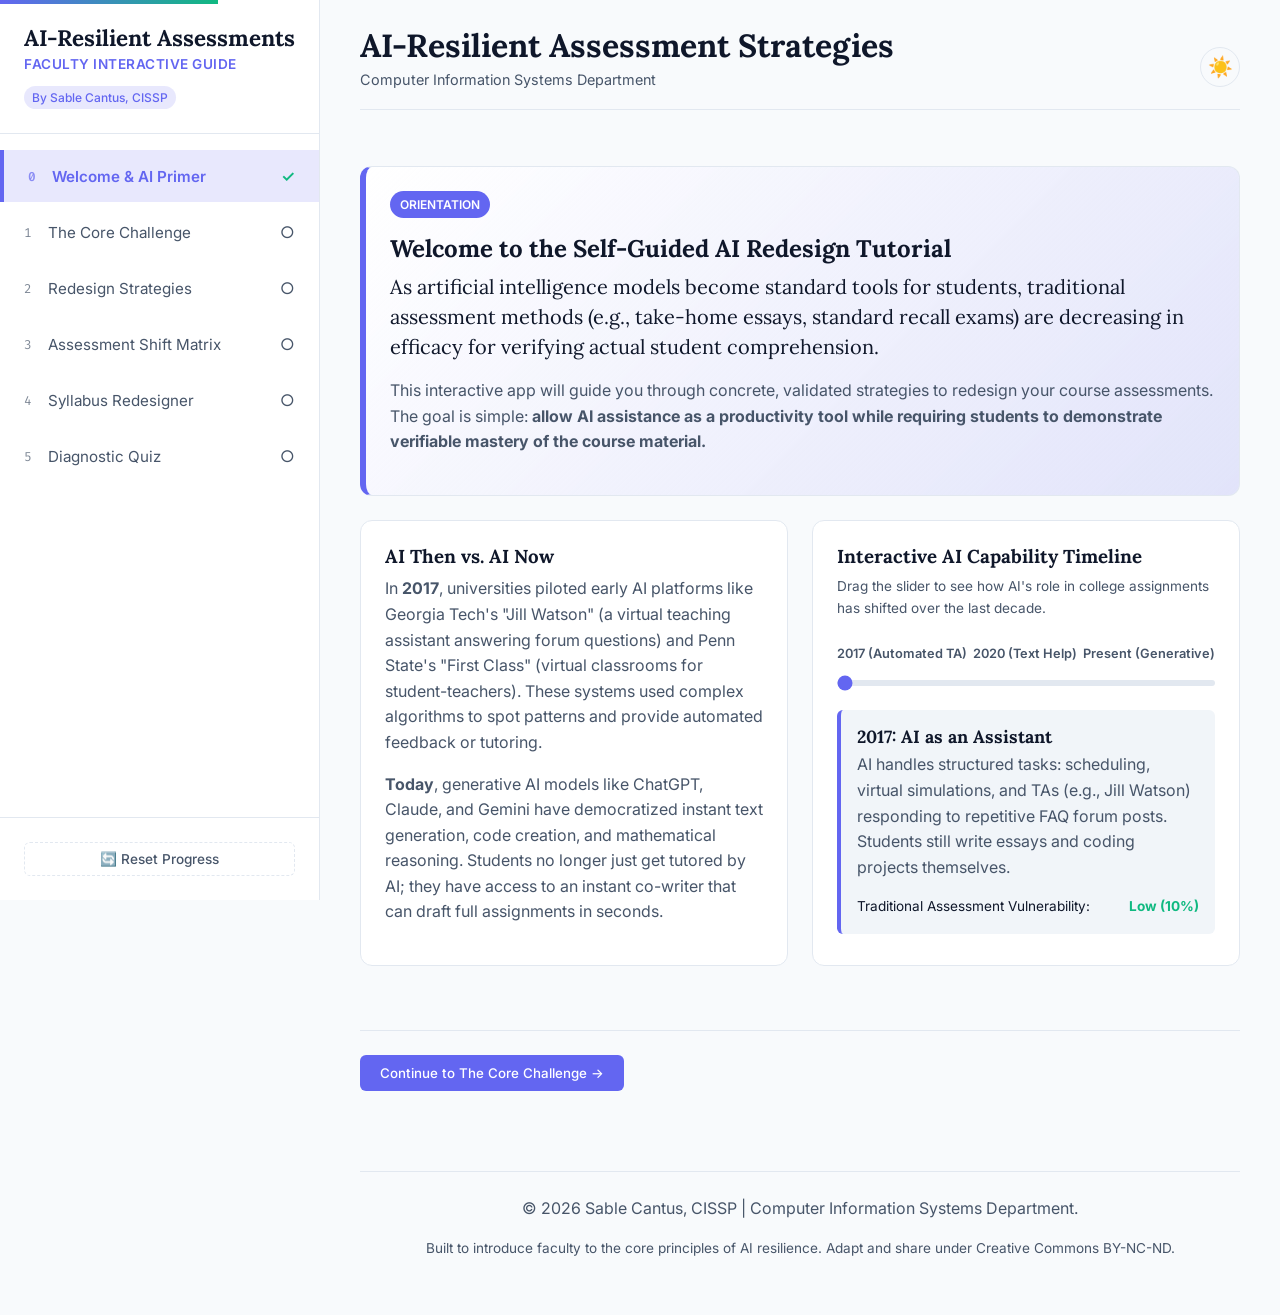
==== index.html @ 140138e3 "Initial commit." ====
<!DOCTYPE html>
<html lang="en" data-theme="light">
<head>
    <meta charset="UTF-8">
    <meta name="viewport" content="width=device-width, initial-scale=1.0">
    <meta name="color-scheme" content="light dark">
    <title>AI-Resilient Assessments: A Faculty Guide</title>
    <meta name="description" content="An interactive, self-guided tutorial for university faculty to redesign course assessments for the AI era.">
    
    <!-- Google Fonts: Lora (Headings), Inter (Body), Fira Code (Monospace) -->
    <link rel="preconnect" href="https://fonts.googleapis.com">
    <link rel="preconnect" href="https://fonts.gstatic.com" crossorigin>
    <link href="https://fonts.googleapis.com/css2?family=Fira+Code:wght@400;500;600&family=Inter:wght@300;400;500;600;700&family=Lora:ital,wght@0,400..700;1,400..700&display=swap" rel="stylesheet">
    
    <!-- CSS Stylesheet -->
    <link rel="stylesheet" href="style.css">
</head>
<body>
    <!-- Top Progress Scroll Bar -->
    <div id="progress-bar-container">
        <div id="progress-bar"></div>
    </div>

    <!-- App Container -->
    <div class="app-layout">
        <!-- Sidebar Navigation -->
        <aside class="sidebar" id="sidebar">
            <div class="sidebar-header">
                <h2>AI-Resilient Assessments</h2>
                <p class="subtitle">Faculty Interactive Guide</p>
                <div class="author-tag">By Sable Cantus, CISSP</div>
            </div>
            
            <nav class="sidebar-nav">
                <ul>
                    <li>
                        <button class="nav-item active" data-target="welcome-section" id="nav-welcome">
                            <span class="num">0</span>
                            <span class="text">Welcome & AI Primer</span>
                            <span class="status-icon">✓</span>
                        </button>
                    </li>
                    <li>
                        <button class="nav-item" data-target="challenge-section" id="nav-challenge">
                            <span class="num">1</span>
                            <span class="text">The Core Challenge</span>
                            <span class="status-icon">○</span>
                        </button>
                    </li>
                    <li>
                        <button class="nav-item" data-target="strategy-section" id="nav-strategies">
                            <span class="num">2</span>
                            <span class="text">Redesign Strategies</span>
                            <span class="status-icon">○</span>
                        </button>
                    </li>
                    <li>
                        <button class="nav-item" data-target="matrix-section" id="nav-matrix">
                            <span class="num">3</span>
                            <span class="text">Assessment Shift Matrix</span>
                            <span class="status-icon">○</span>
                        </button>
                    </li>
                    <li>
                        <button class="nav-item" data-target="redesigner-section" id="nav-redesigner">
                            <span class="num">4</span>
                            <span class="text">Syllabus Redesigner</span>
                            <span class="status-icon">○</span>
                        </button>
                    </li>
                    <li>
                        <button class="nav-item" data-target="quiz-section" id="nav-quiz">
                            <span class="num">5</span>
                            <span class="text">Diagnostic Quiz</span>
                            <span class="status-icon">○</span>
                        </button>
                    </li>
                </ul>
            </nav>

            <div class="sidebar-footer">
                <button id="reset-progress" class="reset-progress-btn" aria-label="Reset all progress checkmarks">
                    🔄 Reset Progress
                </button>
            </div>
        </aside>

        <!-- Main Content Area -->
        <main class="main-content" id="main-content">
            <!-- HEADER -->
            <header class="content-header">
                <button id="menu-toggle" class="menu-toggle-btn" aria-label="Toggle navigation menu">☰</button>
                <div class="header-title-wrapper">
                    <h1>AI-Resilient Assessment Strategies</h1>
                    <p class="header-subtitle">Computer Information Systems Department</p>
                </div>
                <button id="theme-toggle" class="theme-toggle-icon-btn" aria-label="Toggle dark mode">
                    <span class="light-icon">☀️</span>
                    <span class="dark-icon">🌙</span>
                </button>
            </header>

            <!-- WELCOME & AI PRIMER SECTION -->
            <section id="welcome-section" class="content-section active">
                <div class="card hero-card">
                    <span class="badge">Orientation</span>
                    <h2>Welcome to the Self-Guided AI Redesign Tutorial</h2>
                    <p class="lead">
                        As artificial intelligence models become standard tools for students, traditional assessment methods (e.g., take-home essays, standard recall exams) are decreasing in efficacy for verifying actual student comprehension. 
                    </p>
                    <p>
                        This interactive app will guide you through concrete, validated strategies to redesign your course assessments. The goal is simple: <strong>allow AI assistance as a productivity tool while requiring students to demonstrate verifiable mastery of the course material.</strong>
                    </p>
                </div>

                <div class="grid-2col">
                    <!-- Historical Context Card -->
                    <div class="card">
                        <h3>AI Then vs. AI Now</h3>
                        <p>
                            In <strong>2017</strong>, universities piloted early AI platforms like Georgia Tech's "Jill Watson" (a virtual teaching assistant answering forum questions) and Penn State's "First Class" (virtual classrooms for student-teachers). These systems used complex algorithms to spot patterns and provide automated feedback or tutoring.
                        </p>
                        <p>
                            <strong>Today</strong>, generative AI models like ChatGPT, Claude, and Gemini have democratized instant text generation, code creation, and mathematical reasoning. Students no longer just get tutored by AI; they have access to an instant co-writer that can draft full assignments in seconds.
                        </p>
                    </div>

                    <!-- AI Evolution Slider Card -->
                    <div class="card">
                        <h3>Interactive AI Capability Timeline</h3>
                        <p class="small-text">Drag the slider to see how AI's role in college assignments has shifted over the last decade.</p>
                        
                        <div class="slider-widget">
                            <div class="slider-labels">
                                <span>2017 (Automated TA)</span>
                                <span>2020 (Text Help)</span>
                                <span>Present (Generative)</span>
                            </div>
                            <input type="range" id="ai-timeline-slider" min="1" max="3" value="1" step="1" aria-label="AI capability timeline">
                            
                            <div id="timeline-display" class="timeline-box">
                                <h4 id="timeline-year">2017: AI as an Assistant</h4>
                                <p id="timeline-desc">AI handles structured tasks: scheduling, virtual simulations, and TAs (e.g., Jill Watson) responding to repetitive FAQ forum posts. Students still write essays and coding projects themselves.</p>
                                <div class="resilience-indicator">
                                    <span>Traditional Assessment Vulnerability:</span>
                                    <strong class="vuln-low" id="timeline-vuln">Low (10%)</strong>
                                </div>
                            </div>
                        </div>
                    </div>
                </div>
                
                <div class="section-actions">
                    <button class="btn btn-primary next-section-btn" data-next="challenge-section">Continue to The Core Challenge →</button>
                </div>
            </section>

            <!-- THE CORE CHALLENGE SECTION -->
            <section id="challenge-section" class="content-section">
                <div class="card border-highlight warning">
                    <h2>The Core Challenge</h2>
                    <p class="lead">
                        Why can't we just use AI detectors, or keep assignments the same? Let's unpack the reality of the situation.
                    </p>
                </div>

                <div class="grid-2col">
                    <div class="card">
                        <h3>The Flaw of AI Detection</h3>
                        <blockquote>
                            "Attempting to use AI-detection software is statistically unreliable and frequently results in false positives."
                        </blockquote>
                        <p>
                            AI detectors look for mathematical patterns in text. However, they are easily bypassed by paraphrasing tools, minor manual edits, or prompting techniques. Crucially, they introduce a high risk of false accusations, particularly for English Second Language (ESL) students whose writing styles are often flagged as "robotic".
                        </p>
                        <div class="alert alert-danger">
                            <strong>Important:</strong> AI detection software is not a viable defense strategy. Redesigning the assessment architecture is the only statistically reliable path forward.
                        </div>
                    </div>

                    <div class="card">
                        <h3>Assessment Vulnerability Analyzer</h3>
                        <p class="small-text">Select a traditional assignment type and modify its parameters to see how vulnerable it is to AI bypass, and what elements lower that vulnerability.</p>
                        
                        <div class="interactive-tool">
                            <label for="vuln-assignment-select"><strong>Assignment Type:</strong></label>
                            <select id="vuln-assignment-select">
                                <option value="essay">Take-Home Essay (e.g., 5 pages on historical event)</option>
                                <option value="exam">Multiple-Choice / Recall Exam (Online, open-web)</option>
                                <option value="lit">Literature Review (Summarizing 5 papers)</option>
                                <option value="code">Coding Project (Write a script in Python)</option>
                            </select>

                            <div class="checkbox-group">
                                <p><strong>Redesign Parameters (Add these elements):</strong></p>
                                <label class="checkbox-container">
                                    <input type="checkbox" id="param-logs"> Require Prompt Engineering Logs
                                </label>
                                <label class="checkbox-container">
                                    <input type="checkbox" id="param-oral"> Add a 5-min Oral Defense / Viva
                                </label>
                                <label class="checkbox-container">
                                    <input type="checkbox" id="param-local"> Require Local / Class-Specific Data
                                </label>
                            </div>

                            <div class="vuln-meter-wrapper">
                                <div class="meter-label">AI Vulnerability Score:</div>
                                <div class="meter-bg">
                                    <div id="vuln-meter-bar" style="width: 95%;"></div>
                                </div>
                                <div id="vuln-meter-text">95% (Highly Vulnerable)</div>
                            </div>
                            
                            <p id="vuln-analysis-feedback" class="small-text text-muted">A standard take-home essay can be written by ChatGPT in 30 seconds. Without a process log or oral defense, there is no way to verify the student's own cognitive input.</p>
                        </div>
                    </div>
                </div>

                <div class="section-actions">
                    <button class="btn btn-secondary prev-section-btn" data-prev="welcome-section">← Back</button>
                    <button class="btn btn-primary next-section-btn" data-next="strategy-section">Explore Redesign Strategies →</button>
                </div>
            </section>

            <!-- STRATEGY WALKTHROUGH SECTION -->
            <section id="strategy-section" class="content-section">
                <div class="card">
                    <h2>The Four Pillars of AI-Resilient Redesign</h2>
                    <p class="lead">
                        Instead of banning AI, we structure assignments so that AI can be used as a productivity aid, but the student's grade depends on elements AI cannot automate.
                    </p>
                </div>

                <!-- Strategy Tabs -->
                <div class="tab-container">
                    <div class="tab-headers">
                        <button class="tab-btn active" data-tab="strat1">1. Process-Based</button>
                        <button class="tab-btn" data-tab="strat2">2. Verbal Defense</button>
                        <button class="tab-btn" data-tab="strat3">3. Human-in-the-Loop</button>
                        <button class="tab-btn" data-tab="strat4">4. Hyper-Local</button>
                    </div>

                    <div class="tab-content active" id="strat1">
                        <div class="grid-2col">
                            <div>
                                <span class="badge badge-primary">Strategy 1</span>
                                <h3>Process-Based Assessment ("Paper Trail")</h3>
                                <p>Shifting the grading focus from the final product to the methodological workflow ensures students engage deeply with the material during the drafting phase.</p>
                                <ul>
                                    <li><strong>Prompt Engineering Logs:</strong> Require students to submit transcripts of their AI interactions. Grade prompt specificity and iterative refinement.</li>
                                    <li><strong>Draft Iterations:</strong> Mandate multiple drafts with annotations detailing how the student manually modified AI-generated text to improve accuracy, tone, or nuance.</li>
                                    <li><strong>Metacognitive Reflections:</strong> Require students to explain why they accepted or rejected specific AI outputs, demonstrating analytical audit capabilities.</li>
                                </ul>
                            </div>
                            <div class="interactive-box">
                                <h4>Interactive Prompt Log Sandbox</h4>
                                <p class="small-text">Click the refinement options below to see how a student turns a lazy, AI-cheatable prompt into a reflective, high-resilience prompt engineering log.</p>
                                
                                <div class="prompt-box">
                                    <div class="prompt-header">Student Prompt Log:</div>
                                    <div class="prompt-body" id="prompt-display">
                                        "Write a 1000-word essay about photosynthesis."
                                    </div>
                                    <div class="prompt-ai-response" id="prompt-ai-display">
                                        <strong>AI Response:</strong> [Generates a generic, standard essay that the student can copy and paste with zero effort. <strong>Resilience: Low</strong>]
                                    </div>
                                </div>
                                
                                <div class="prompt-controls">
                                    <button class="btn btn-outline" id="btn-refine-role">1. Add Specific Role</button>
                                    <button class="btn btn-outline" id="btn-refine-context">2. Add Textbook Constraints</button>
                                    <button class="btn btn-outline" id="btn-refine-critique">3. Add Self-Critique Step</button>
                                    <button class="btn btn-accent" id="btn-reset-prompt">Reset</button>
                                </div>
                            </div>
                        </div>
                    </div>

                    <div class="tab-content" id="strat2">
                        <div class="grid-2col">
                            <div>
                                <span class="badge badge-primary">Strategy 2</span>
                                <h3>Real-Time Verbal Defense ("Viva Voce")</h3>
                                <p>Live, synchronous components remain the highest-fidelity method for verifying individual knowledge. When students defend their arguments live, AI cannot help them.</p>
                                <ul>
                                    <li><strong>Micro-Oral Exams:</strong> Implement a 5-to-10-minute targeted Q&A where the student defends the logic, sources, and conclusions of their submitted paper.</li>
                                    <li><strong>In-Class Whiteboarding:</strong> Require students to map out core arguments or architectures live, answering spontaneous questions.</li>
                                    <li><strong>Asynchronous Video Explanations:</strong> For larger classes, require an unedited 3-minute video where the student explains a core mechanism of their assignment without notes.</li>
                                </ul>
                            </div>
                            <div class="interactive-box">
                                <h4>Time-Resource Calculator</h4>
                                <p class="small-text">Worried about oral grading time? Adjust the parameters to see how a <strong>Micro-Oral (Viva Voce)</strong> or <strong>Asynchronous Video</strong> scales compared to traditional grading.</p>
                                
                                <div class="calculator-form">
                                    <div class="calc-row">
                                        <label for="calc-class-size">Class Size:</label>
                                        <input type="range" id="calc-class-size" min="10" max="150" value="36" step="1">
                                        <span id="calc-class-size-val">36 students</span>
                                    </div>
                                    
                                    <div class="calc-row">
                                        <label for="calc-defense-type">Defense Method:</label>
                                        <select id="calc-defense-type">
                                            <option value="micro-oral">Micro-Oral Exam (8 min/student live + 2 min prep)</option>
                                            <option value="async-video">Asynchronous Video (3 min/student video + 2 min grade)</option>
                                            <option value="traditional">Traditional Grading Only (15 min/student essay reading)</option>
                                        </select>
                                    </div>
                                </div>

                                <div class="calc-results">
                                    <div class="calc-stat">
                                        <span class="label">Total Grading Time:</span>
                                        <strong id="calc-total-hours">5.0 hours</strong>
                                    </div>
                                    <div class="calc-stat">
                                        <span class="label">Feasibility Level:</span>
                                        <strong id="calc-feasibility" class="feasibility-high">Highly Feasible</strong>
                                    </div>
                                </div>
                                <p id="calc-notes" class="small-text text-muted">For a class of 36, a 5-minute async video defense takes only 3.0 hours total, providing absolute verification with a minimal grading footprint.</p>
                            </div>
                        </div>
                    </div>

                    <div class="tab-content" id="strat3">
                        <div class="grid-2col">
                            <div>
                                <span class="badge badge-primary">Strategy 3</span>
                                <h3>"Human-in-the-Loop" Critiques</h3>
                                <p>This framework treats the AI as a flawed subordinate, forcing the student into a supervisory, critical role where they are graded on their expert oversight.</p>
                                <ul>
                                    <li><strong>The AI Audit:</strong> Provide students with an AI-generated essay containing subtle hallucinations, methodological errors, or weak arguments. Grade students on their ability to identify and correct these errors.</li>
                                    <li><strong>Comparative Output Analysis:</strong> Have students generate two opposing AI responses to a complex prompt, then write an academic critique evaluating which response is more logically sound.</li>
                                </ul>
                            </div>
                            <div class="interactive-box">
                                <h4>Interactive Challenge: "The AI Audit"</h4>
                                <p class="small-text">Assume you are grading a student's audit. <strong>Find and click on the 3 errors</strong> in the AI-generated paragraph below. (Hint: look for fake citations, logical contradictions, and hallucinated historical facts).</p>
                                
                                <div class="audit-passage-box">
                                    <p id="audit-passage">
                                        In his 1915 paper on general relativity, Albert Einstein argued that gravity is not a force but a curvature of spacetime. To prove this, he cited the famous <span class="audit-word" data-error="hallucination">1912 solar eclipse measurements by Stephen Hawking</span>, which confirmed light bending. However, Einstein's theory completely <span class="audit-word" data-error="contradiction">contradicted his own equation E=mc²</span>, showing that energy and mass are unrelated. Despite this, scientists quickly adopted the model, as documented in <span class="audit-word" data-error="citation">Cantus & Sable (2024), "The Relativistic Fraud," published in the Journal of Astrological Alchemy</span>.
                                    </p>
                                </div>
                                
                                <div class="audit-scorecard">
                                    <span>Errors Found: <strong id="audit-score">0 / 3</strong></span>
                                    <button class="btn btn-outline btn-xs" id="btn-reset-audit">Reset Challenge</button>
                                </div>
                                <div id="audit-feedback" class="audit-feedback-box">
                                    Click on the words you believe are incorrect to analyze them.
                                </div>
                            </div>
                        </div>
                    </div>

                    <div class="tab-content" id="strat4">
                        <div class="grid-2col">
                            <div>
                                <span class="badge badge-primary">Strategy 4</span>
                                <h3>Hyper-Local & Contextual Integration</h3>
                                <p>Require information that is highly specific, recently generated, or isolated to the physical classroom environment. AI cannot synthesize what it has not experienced or what is not in its training data.</p>
                                <ul>
                                    <li><strong>Class-Specific Synthesis:</strong> Require assignments to explicitly integrate points made during a specific lecture, a debate between classmates, or insights from a recent guest speaker.</li>
                                    <li><strong>Primary Data Collection:</strong> Require the integration of primary data gathered by the student (e.g., a local interview, an on-campus survey, physical lab results) into the theoretical framework.</li>
                                </ul>
                            </div>
                            <div class="interactive-box">
                                <h4>Resilience Assessment Builder</h4>
                                <p class="small-text">Check the variables you will integrate into your assignment. Watch how each local context variable shields your assignment from generic AI solutions.</p>
                                
                                <div class="builder-inputs">
                                    <label class="checkbox-container">
                                        <input type="checkbox" class="resilience-check" data-val="15">
                                        <span>Reference details from guest speaker on <strong>Oct 12th</strong></span>
                                    </label>
                                    <label class="checkbox-container">
                                        <input type="checkbox" class="resilience-check" data-val="25">
                                        <span>Integrate data from <strong>student-conducted campus survey</strong></span>
                                    </label>
                                    <label class="checkbox-container">
                                        <input type="checkbox" class="resilience-check" data-val="20">
                                        <span>Synthesize debate arguments from <strong>last Tuesday's lecture</strong></span>
                                    </label>
                                    <label class="checkbox-container">
                                        <input type="checkbox" class="resilience-check" data-val="30">
                                        <span>Require student's own <strong>physical experiment or local interview</strong></span>
                                    </label>
                                </div>
                                
                                <div class="resilience-meter-container">
                                    <div class="meter-label">AI Resilience Rating:</div>
                                    <div class="resilience-value" id="resilience-rating-label">Low (Generic)</div>
                                    <div class="meter-bg">
                                        <div id="resilience-meter-bar" style="width: 10%;"></div>
                                    </div>
                                    <div class="resilience-feedback" id="resilience-feedback-text">
                                        Without contextual constraints, AI can write this entire assignment instantly.
                                    </div>
                                </div>
                            </div>
                        </div>
                    </div>
                </div>

                <div class="section-actions">
                    <button class="btn btn-secondary prev-section-btn" data-prev="challenge-section">← Back</button>
                    <button class="btn btn-primary next-section-btn" data-next="matrix-section">View Shift Matrix →</button>
                </div>
            </section>

            <!-- SHIFT MATRIX SECTION -->
            <section id="matrix-section" class="content-section">
                <div class="card">
                    <h2>Assessment Shift Matrix</h2>
                    <p class="lead">A summary of how traditional assessments can be structurally updated. Click on each comparison to toggle between a brief overview and a detailed implementation plan.</p>
                </div>

                <!-- Matrix Controls -->
                <div class="matrix-toggle-bar">
                    <button class="btn btn-primary toggle-btn active" id="btn-view-brief">Brief Comparison</button>
                    <button class="btn btn-outline toggle-btn" id="btn-view-detailed">Detailed Comparison</button>
                </div>

                <!-- Matrix Container -->
                <div class="matrix-container" id="matrix-container">
                    <!-- Row 1: Essay -->
                    <div class="matrix-row">
                        <div class="matrix-cell traditional-col">
                            <span class="label-category">Traditional</span>
                            <h4>Standard Take-Home Essay</h4>
                            <p class="brief-text">Write a 5-page analysis on a historical event or literature concept.</p>
                            <div class="detailed-text hidden">
                                <h5>Vulnerability Explanation</h5>
                                <p>AI models excel at generating structured, grammatically correct essays on general historical or literary topics based on their training data. Students can paste prompts and turn in the output with zero cognitive processing.</p>
                            </div>
                        </div>
                        <div class="matrix-arrow">➔</div>
                        <div class="matrix-cell resilient-col">
                            <span class="label-category">AI-Resilient Alternative</span>
                            <h4>Annotated Bibliography & Oral Defense</h4>
                            <p class="brief-text">Submit an annotated bibliography of sources plus a 5-minute live Q&A session.</p>
                            <div class="detailed-text hidden">
                                <h5>How to Implement</h5>
                                <ol>
                                    <li>Students submit an annotated list of 5 peer-reviewed sources.</li>
                                    <li>For the annotations, students must write a paragraph explaining how they verified the source's validity (AI cannot check physical library databases as reliably).</li>
                                    <li>In a 5-minute oral slot (or async video), students must answer: "Which of your sources had the weakest argument, and why did you include it anyway?"</li>
                                </ol>
                                <p class="small-text font-mono">Resilience Metric: 90% (Defense verifies reading)</p>
                            </div>
                        </div>
                        <div class="matrix-cell justification-col">
                            <span class="label-category">Pedagogical Justification</span>
                            <p>Verifies deep reading of source material and spontaneous articulation of concepts. AI cannot represent the student's voice in live verbal communication.</p>
                        </div>
                    </div>

                    <!-- Row 2: MC Exam -->
                    <div class="matrix-row">
                        <div class="matrix-cell traditional-col">
                            <span class="label-category">Traditional</span>
                            <h4>Multiple-Choice / Recall Exam</h4>
                            <p class="brief-text">A 50-question quiz testing terms, definitions, and simple math formulas.</p>
                            <div class="detailed-text hidden">
                                <h5>Vulnerability Explanation</h5>
                                <p>Online multiple-choice quizzes are easily bypassed. Students can copy/paste questions into split screens, use browser extensions, or ask AI. Even in-class closed-book exams test rote memorization rather than deep understanding.</p>
                            </div>
                        </div>
                        <div class="matrix-arrow">➔</div>
                        <div class="matrix-cell resilient-col">
                            <span class="label-category">AI-Resilient Alternative</span>
                            <h4>In-Class Open-Resource Case Study</h4>
                            <p class="brief-text">A live, timed case-study analysis where students are allowed to use AI as a tool.</p>
                            <div class="detailed-text hidden">
                                <h5>How to Implement</h5>
                                <ol>
                                    <li>Provide a highly complex, messy scenario (e.g., a business operations breakdown).</li>
                                    <li>Allow students access to the web, textbook, and AI tools.</li>
                                    <li>Ask questions requiring evaluation: "Explain how you used AI to generate a solution. Which part of the AI's proposal was impractical for this specific business, and how did you correct it?"</li>
                                </ol>
                                <p class="small-text font-mono">Resilience Metric: 85% (AI handles base task, student evaluates)</p>
                            </div>
                        </div>
                        <div class="matrix-cell justification-col">
                            <span class="label-category">Pedagogical Justification</span>
                            <p>Tests high-level application of theory under a time constraint, rather than rote memorization. Treats AI as a resource, grading the audit.</p>
                        </div>
                    </div>

                    <!-- Row 3: Lit Review -->
                    <div class="matrix-row">
                        <div class="matrix-cell traditional-col">
                            <span class="label-category">Traditional</span>
                            <h4>Literature Review</h4>
                            <p class="brief-text">Summarize the findings of existing scientific papers in a thematic review.</p>
                            <div class="detailed-text hidden">
                                <h5>Vulnerability Explanation</h5>
                                <p>AI models can ingest PDFs or look up common academic topics to synthesize arguments and format APA/MLA bibliographies in seconds, often hallucinating citations that look extremely realistic.</p>
                            </div>
                        </div>
                        <div class="matrix-arrow">➔</div>
                        <div class="matrix-cell resilient-col">
                            <span class="label-category">AI-Resilient Alternative</span>
                            <h4>"The AI Audit" (Correcting AI Output)</h4>
                            <p class="brief-text">Provide an AI-generated review with errors. Grade students on finding and correcting them.</p>
                            <div class="detailed-text hidden">
                                <h5>How to Implement</h5>
                                <ol>
                                    <li>Use ChatGPT to draft a literature review on your topic.</li>
                                    <li>Seed the draft with 3-4 subtle factual, citation, or logical errors.</li>
                                    <li>Task: "Find the errors, explain why they are incorrect using physical library texts, and write a correct analysis with proper academic proof."</li>
                                </ol>
                                <p class="small-text font-mono">Resilience Metric: 95% (Auditing requires expertise)</p>
                            </div>
                        </div>
                        <div class="matrix-cell justification-col">
                            <span class="label-category">Pedagogical Justification</span>
                            <p>Forces students into an evaluative, supervisory role requiring high-level critical thinking and rigorous fact-checking.</p>
                        </div>
                    </div>

                    <!-- Row 4: Coding -->
                    <div class="matrix-row">
                        <div class="matrix-cell traditional-col">
                            <span class="label-category">Traditional</span>
                            <h4>Coding Project / Lab Report</h4>
                            <p class="brief-text">Submit a Python script or write up a standardized laboratory analysis report.</p>
                            <div class="detailed-text hidden">
                                <h5>Vulnerability Explanation</h5>
                                <p>Copilot, Claude, and GPT-4 generate functional code instantly for standard programming problems. Standard lab reports follow predictable structures that AI can populate given sample inputs.</p>
                            </div>
                        </div>
                        <div class="matrix-arrow">➔</div>
                        <div class="matrix-cell resilient-col">
                            <span class="label-category">AI-Resilient Alternative</span>
                            <h4>Live Code Walkthrough / Peer Review</h4>
                            <p class="brief-text">Submit the code/report, but grade is based on a live explanation of code lines.</p>
                            <div class="detailed-text hidden">
                                <h5>How to Implement</h5>
                                <ol>
                                    <li>Allow full AI coding support.</li>
                                    <li>Grading: Student sits with the instructor or TA, who points to 3 lines of code: "What does this variable do here? If we change it to X, what happens?"</li>
                                    <li>If the student cannot explain what their code does, they receive a zero, regardless of if the code works.</li>
                                </ol>
                                <p class="small-text font-mono">Resilience Metric: 98% (Ensures code comprehension)</p>
                            </div>
                        </div>
                        <div class="matrix-cell justification-col">
                            <span class="label-category">Pedagogical Justification</span>
                            <p>Proves the student can read, debug, and explain the architecture of the submitted work, treating code as an asset to defend.</p>
                        </div>
                    </div>
                </div>

                <div class="section-actions">
                    <button class="btn btn-secondary prev-section-btn" data-prev="strategy-section">← Back</button>
                    <button class="btn btn-primary next-section-btn" data-next="redesigner-section">Syllabus Redesigner Sandbox →</button>
                </div>
            </section>

            <!-- SYLLABUS REDESIGNER SECTION -->
            <section id="redesigner-section" class="content-section">
                <div class="card">
                    <h2>Syllabus Redesigner Sandbox</h2>
                    <p class="lead">Select your current traditional assignment parameters to generate an AI-Resilient Redesign blueprint that you can download or copy-paste directly into your syllabus.</p>
                </div>

                <div class="grid-2col">
                    <div class="card">
                        <h3>1. Design Parameters</h3>
                        <form id="redesigner-form">
                            <div class="form-group">
                                <label for="redesign-name">Assignment Name:</label>
                                <input type="text" id="redesign-name" placeholder="e.g., Final Research Essay" value="History 101 Term Paper">
                            </div>

                            <div class="form-group">
                                <label for="redesign-type">Original Traditional Format:</label>
                                <select id="redesign-type">
                                    <option value="essay">Take-Home Essay / Research Paper</option>
                                    <option value="recall">Multiple Choice / Rote Memorization Quiz</option>
                                    <option value="lit">Literature Review / Paper Synthesis</option>
                                    <option value="code">Coding Project / Numerical Lab Report</option>
                                </select>
                            </div>

                            <div class="form-group">
                                <label for="redesign-strategy">Preferred Resilience Pillar:</label>
                                <select id="redesign-strategy">
                                    <option value="process">Strategy 1: Process-Based (Prompt logs, reflection)</option>
                                    <option value="verbal">Strategy 2: Verbal Defense (Micro-oral, async video)</option>
                                    <option value="audit">Strategy 3: AI Audit (Fact-check & correct AI)</option>
                                    <option value="local">Strategy 4: Local Context (Classroom debates, surveys)</option>
                                </select>
                            </div>

                            <div class="form-group">
                                <label for="redesign-size">Approximate Class Size:</label>
                                <select id="redesign-size">
                                    <option value="small">Small (&lt; 30 students)</option>
                                    <option value="medium" selected>Medium (30 - 80 students)</option>
                                    <option value="large">Large (&gt; 80 students)</option>
                                </select>
                            </div>

                            <button type="submit" class="btn btn-primary btn-block">Generate Redesign Plan</button>
                        </form>
                    </div>

                    <div class="card bg-contrast">
                        <h3>2. Your Redesign Blueprint</h3>
                        <p class="small-text">Copy the template below to paste into your syllabus or assignment guidelines.</p>
                        
                        <div class="blueprint-box">
                            <pre><code id="blueprint-code" class="language-markdown"># AI-Resilient Assignment Redesign
Please fill out the form on the left and click "Generate Redesign Plan" to render your blueprint here.</code></pre>
                        </div>
                        <div class="blueprint-actions">
                            <button class="btn btn-secondary btn-sm" id="btn-copy-blueprint">📋 Copy Blueprint</button>
                            <span id="copy-toast" class="toast hidden">Copied to clipboard!</span>
                        </div>
                    </div>
                </div>

                <div class="section-actions">
                    <button class="btn btn-secondary prev-section-btn" data-prev="matrix-section">← Back</button>
                    <button class="btn btn-primary next-section-btn" data-next="quiz-section">Take the Diagnostic Quiz →</button>
                </div>
            </section>

            <!-- DIAGNOSTIC QUIZ SECTION -->
            <section id="quiz-section" class="content-section">
                <div class="card">
                    <h2>Faculty Self-Diagnostic Quiz</h2>
                    <p class="lead">Test your understanding of AI-Resilient Assessment design. Complete this quiz to obtain your completion badge!</p>
                </div>

                <div class="card quiz-card" id="quiz-interactive-card">
                    <div class="quiz-progress">
                        <span>Question <strong id="quiz-q-num">1</strong> of 5</span>
                        <div class="quiz-progress-bar-bg">
                            <div id="quiz-progress-bar" style="width: 20%;"></div>
                        </div>
                    </div>

                    <div id="quiz-question-container">
                        <h3 id="quiz-question-text">Loading question...</h3>
                        <div class="quiz-options" id="quiz-options-container">
                            <!-- Options will be injected by JavaScript -->
                        </div>
                    </div>

                    <div class="quiz-footer">
                        <button class="btn btn-primary hidden" id="quiz-next-btn">Next Question ➔</button>
                        <div id="quiz-feedback-box" class="quiz-feedback hidden"></div>
                    </div>
                </div>

                <!-- Completion Screen (hidden by default) -->
                <div class="card success-card hidden" id="quiz-success-card">
                    <span class="emoji-badge">🎓</span>
                    <h2>Assessment Redesign Certified!</h2>
                    <p class="lead">You have successfully completed the AI-Resilient Assessment course.</p>
                    <div class="completion-details">
                        <p><strong>Your Score:</strong> <span id="quiz-final-score">5/5</span></p>
                        <p><strong>Badge Issued To:</strong> CIS Faculty Member</p>
                        <p><strong>Methodological Guide:</strong> Sable Cantus, CISSP</p>
                    </div>
                    <button class="btn btn-accent" id="btn-restart-quiz">Retake Quiz</button>
                    <button class="btn btn-outline" id="btn-restart-tutorial">Restart Guide</button>
                </div>

                <div class="section-actions">
                    <button class="btn btn-secondary prev-section-btn" data-prev="redesigner-section">← Back</button>
                </div>
            </section>

            <!-- FOOTER -->
            <footer class="app-footer">
                <p>© 2026 Sable Cantus, CISSP | Computer Information Systems Department.</p>
                <p class="small-text">Built to introduce faculty to the core principles of AI resilience. Adapt and share under Creative Commons BY-NC-ND.</p>
            </footer>
        </main>
    </div>

    <!-- JS Logic -->
    <script src="app.js"></script>
</body>
</html>
---- style.css ----
/* ==========================================================================
   DESIGN SYSTEM & VARIABLES
   ========================================================================== */
:root {
  /* Theme-dependent tokens using light-dark() */
  color-scheme: light dark;

  /* Fonts */
  --font-header: 'Lora', Georgia, serif;
  --font-body: 'Inter', -apple-system, BlinkMacSystemFont, 'Segoe UI', Roboto, sans-serif;
  --font-code: 'Fira Code', 'Courier New', Courier, monospace;

  /* Light Theme Specifics */
  --bg-primary-light: #f8fafc;
  --bg-secondary-light: #ffffff;
  --text-primary-light: #0f172a;
  --text-secondary-light: #475569;
  --border-light: #e2e8f0;
  --shadow-light: 0 4px 6px -1px rgba(15, 23, 42, 0.05), 0 2px 4px -2px rgba(15, 23, 42, 0.05), 0 0 0 1px rgba(15, 23, 42, 0.02);
  --card-bg-light: #ffffff;
  --input-bg-light: #f1f5f9;

  /* Dark Theme Specifics */
  --bg-primary-dark: #090d16;
  --bg-secondary-dark: #111827;
  --text-primary-dark: #f3f4f6;
  --text-secondary-dark: #9ca3af;
  --border-dark: #1f2937;
  --shadow-dark: 0 10px 15px -3px rgba(0, 0, 0, 0.3), 0 4px 6px -4px rgba(0, 0, 0, 0.3), 0 0 0 1px rgba(255, 255, 255, 0.03);
  --card-bg-dark: #1f2937;
  --input-bg-dark: #374151;

  /* Core Color Brand Tokens */
  --brand-color: #6366f1; /* Indigo */
  --brand-hover: #4f46e5;
  --brand-muted: rgba(99, 102, 241, 0.15);
  --accent-color: #f59e0b; /* Amber */
  --accent-muted: rgba(245, 158, 11, 0.15);
  --success-color: #10b981; /* Emerald */
  --success-muted: rgba(16, 185, 129, 0.15);
  --danger-color: #f43f5e; /* Rose */
  --danger-muted: rgba(244, 63, 94, 0.15);
  
  /* Dynamic Variables */
  --bg-primary: light-dark(var(--bg-primary-light), var(--bg-primary-dark));
  --bg-secondary: light-dark(var(--bg-secondary-light), var(--bg-secondary-dark));
  --text-primary: light-dark(var(--text-primary-light), var(--text-primary-dark));
  --text-secondary: light-dark(var(--text-secondary-light), var(--text-secondary-dark));
  --border-color: light-dark(var(--border-light), var(--border-dark));
  --shadow: light-dark(var(--shadow-light), var(--shadow-dark));
  --card-bg: light-dark(var(--card-bg-light), var(--card-bg-dark));
  --input-bg: light-dark(var(--input-bg-light), var(--input-bg-dark));
  --sidebar-bg: light-dark(#ffffff, #0d1117);

  /* Spacing */
  --spacing-xs: 0.25rem;
  --spacing-sm: 0.5rem;
  --spacing-md: 1rem;
  --spacing-lg: 1.5rem;
  --spacing-xl: 2.5rem;
  
  /* Misc */
  --radius-sm: 6px;
  --radius-md: 12px;
  --radius-lg: 20px;
  --transition-fast: 0.15s ease;
  --transition-normal: 0.3s cubic-bezier(0.4, 0, 0.2, 1);
  --header-height: 70px;
}

/* Force light or dark mode based on html attribute */
:root[data-theme="light"] {
  color-scheme: light;
}
:root[data-theme="dark"] {
  color-scheme: dark;
}

/* ==========================================================================
   BASE STYLES
   ========================================================================== */
* {
  box-sizing: border-box;
  margin: 0;
  padding: 0;
}

body {
  font-family: var(--font-body);
  background-color: var(--bg-primary);
  color: var(--text-primary);
  line-height: 1.6;
  font-size: 16px;
  -webkit-font-smoothing: antialiased;
  -moz-osx-font-smoothing: grayscale;
  transition: background-color var(--transition-normal), color var(--transition-normal);
}

h1, h2, h3, h4, h5, h6 {
  font-family: var(--font-header);
  color: var(--text-primary);
  font-weight: 700;
  margin-bottom: var(--spacing-sm);
  line-height: 1.25;
}

p {
  margin-bottom: var(--spacing-md);
  color: var(--text-secondary);
}

a {
  color: var(--brand-color);
  text-decoration: none;
  transition: color var(--transition-fast);
}
a:hover {
  color: var(--brand-hover);
  text-decoration: underline;
}

blockquote {
  font-family: var(--font-header);
  font-style: italic;
  font-size: 1.15rem;
  border-left: 4px solid var(--brand-color);
  padding: var(--spacing-sm) 0 var(--spacing-sm) var(--spacing-md);
  margin: var(--spacing-md) 0;
  color: var(--text-primary);
}

code, pre {
  font-family: var(--font-code);
  font-size: 0.9rem;
  background-color: var(--input-bg);
  border-radius: var(--radius-sm);
}

code {
  padding: 2px 6px;
}

pre {
  padding: var(--spacing-md);
  overflow-x: auto;
  border: 1px solid var(--border-color);
}

/* ==========================================================================
   LAYOUT STRUCTURE
   ========================================================================== */
#progress-bar-container {
  position: fixed;
  top: 0;
  left: 0;
  width: 100%;
  height: 4px;
  background: transparent;
  z-index: 1000;
}

#progress-bar {
  width: 0%;
  height: 100%;
  background: linear-gradient(90deg, var(--brand-color), var(--success-color));
  transition: width 0.1s ease-out;
}

.app-layout {
  display: flex;
  min-height: 100vh;
}

/* Sidebar styling */
.sidebar {
  width: 320px;
  background-color: var(--sidebar-bg);
  border-right: 1px solid var(--border-color);
  display: flex;
  flex-direction: column;
  position: fixed;
  top: 0;
  bottom: 0;
  left: 0;
  z-index: 90;
  transition: transform var(--transition-normal), background-color var(--transition-normal), border-color var(--transition-normal);
}

.sidebar-header {
  padding: var(--spacing-lg);
  border-bottom: 1px solid var(--border-color);
}

.sidebar-header h2 {
  font-size: 1.4rem;
  color: var(--text-primary);
  margin-bottom: 2px;
}

.sidebar-header .subtitle {
  font-size: 0.85rem;
  color: var(--brand-color);
  font-weight: 600;
  text-transform: uppercase;
  letter-spacing: 0.5px;
  margin-bottom: var(--spacing-sm);
}

.sidebar-header .author-tag {
  font-size: 0.75rem;
  background-color: var(--brand-muted);
  color: var(--brand-color);
  display: inline-block;
  padding: 2px 8px;
  border-radius: 20px;
  font-weight: 500;
}

.sidebar-nav {
  flex: 1;
  padding: var(--spacing-md) 0;
  overflow-y: auto;
}

.sidebar-nav ul {
  list-style: none;
}

.sidebar-nav li {
  margin-bottom: 4px;
}

.nav-item {
  width: 100%;
  background: transparent;
  border: none;
  display: flex;
  align-items: center;
  padding: var(--spacing-md) var(--spacing-lg);
  color: var(--text-secondary);
  font-family: var(--font-body);
  text-align: left;
  cursor: pointer;
  transition: background-color var(--transition-fast), color var(--transition-fast);
}

.nav-item:hover {
  background-color: var(--input-bg);
  color: var(--text-primary);
}

.nav-item.active {
  background-color: var(--brand-muted);
  color: var(--brand-color);
  font-weight: 600;
  border-left: 4px solid var(--brand-color);
}

.nav-item .num {
  font-family: var(--font-code);
  font-size: 0.8rem;
  margin-right: var(--spacing-md);
  opacity: 0.7;
}

.nav-item .text {
  flex: 1;
  font-size: 0.95rem;
}

.nav-item .status-icon {
  margin-left: var(--spacing-sm);
  font-size: 1rem;
}

.sidebar-footer {
  padding: var(--spacing-lg);
  border-top: 1px solid var(--border-color);
}

.reset-progress-btn {
  width: 100%;
  padding: var(--spacing-sm) var(--spacing-md);
  border-radius: var(--radius-sm);
  background-color: transparent;
  color: var(--text-secondary);
  font-family: var(--font-body);
  font-size: 0.85rem;
  font-weight: 500;
  border: 1px dashed var(--border-color);
  cursor: pointer;
  display: flex;
  justify-content: center;
  align-items: center;
  gap: var(--spacing-sm);
  transition: all var(--transition-fast);
}

.reset-progress-btn:hover {
  background-color: var(--danger-muted);
  color: var(--danger-color);
  border-color: var(--danger-color);
}

.theme-toggle-icon-btn {
  background: transparent;
  border: 1px solid var(--border-color);
  border-radius: 50%;
  width: 40px;
  height: 40px;
  display: flex;
  align-items: center;
  justify-content: center;
  cursor: pointer;
  font-size: 1.25rem;
  transition: background-color var(--transition-fast), transform var(--transition-fast), border-color var(--transition-fast);
}

.theme-toggle-icon-btn:hover {
  background-color: var(--input-bg);
  transform: scale(1.05);
}

/* Light/Dark toggle icon logic */
html[data-theme="light"] .dark-icon { display: none; }
html[data-theme="light"] .light-icon { display: inline; }
html[data-theme="dark"] .light-icon { display: none; }
html[data-theme="dark"] .dark-icon { display: inline; }

/* Main content layout */
.main-content {
  flex: 1;
  margin-left: 320px;
  padding: var(--spacing-xl);
  min-height: 100vh;
  display: flex;
  flex-direction: column;
  gap: var(--spacing-xl);
  transition: margin-left var(--transition-normal);
}

.content-header {
  height: var(--header-height);
  display: flex;
  align-items: center;
  justify-content: space-between;
  border-bottom: 1px solid var(--border-color);
  padding-bottom: var(--spacing-md);
  margin-bottom: var(--spacing-md);
}

.header-title-wrapper h1 {
  font-size: 2rem;
  margin-bottom: 2px;
}

.header-subtitle {
  font-size: 0.9rem;
  color: var(--text-secondary);
}

.menu-toggle-btn {
  display: none;
  background: transparent;
  border: none;
  font-size: 1.5rem;
  color: var(--text-primary);
  cursor: pointer;
}

/* ==========================================================================
   COMPONENTS
   ========================================================================== */
.card {
  background-color: var(--card-bg);
  border-radius: var(--radius-md);
  padding: var(--spacing-lg);
  box-shadow: var(--shadow);
  border: 1px solid var(--border-color);
  transition: transform var(--transition-fast), box-shadow var(--transition-fast), background-color var(--transition-normal);
}

.card:hover {
  transform: translateY(-2px);
  box-shadow: 0 10px 20px -10px rgba(0, 0, 0, 0.15);
}

.hero-card {
  background: linear-gradient(135deg, var(--card-bg) 0%, var(--brand-muted) 100%);
  border-left: 6px solid var(--brand-color);
}

.badge {
  font-size: 0.75rem;
  font-weight: 600;
  text-transform: uppercase;
  background-color: var(--brand-color);
  color: white;
  padding: 4px 10px;
  border-radius: 20px;
  display: inline-block;
  margin-bottom: var(--spacing-md);
}

.badge-primary {
  background-color: var(--brand-color);
}

.lead {
  font-family: var(--font-header);
  font-size: 1.25rem;
  line-height: 1.5;
  color: var(--text-primary);
  margin-bottom: var(--spacing-md);
}

.small-text {
  font-size: 0.85rem;
  color: var(--text-secondary);
}

.text-muted {
  opacity: 0.75;
}

.font-mono {
  font-family: var(--font-code);
}

/* Grid layout helper */
.grid-2col {
  display: grid;
  grid-template-columns: repeat(2, 1fr);
  gap: var(--spacing-lg);
}

/* Sections visibility */
.content-section {
  display: none;
  flex-direction: column;
  gap: var(--spacing-lg);
  animation: fadeIn 0.4s ease-in-out forwards;
}

.content-section.active {
  display: flex;
}

@keyframes fadeIn {
  from { opacity: 0; transform: translateY(10px); }
  to { opacity: 1; transform: translateY(0); }
}

.section-actions {
  display: flex;
  justify-content: space-between;
  margin-top: var(--spacing-xl);
  border-top: 1px solid var(--border-color);
  padding-top: var(--spacing-lg);
}

/* Alert Boxes */
.alert {
  padding: var(--spacing-md);
  border-radius: var(--radius-sm);
  margin-top: var(--spacing-md);
  font-size: 0.95rem;
}

.alert-danger {
  background-color: var(--danger-muted);
  border-left: 4px solid var(--danger-color);
  color: var(--text-primary);
}

.border-highlight.warning {
  border-top: 4px solid var(--accent-color);
}

/* Buttons */
.btn {
  padding: 10px 20px;
  border-radius: var(--radius-sm);
  font-family: var(--font-body);
  font-weight: 500;
  border: none;
  cursor: pointer;
  transition: background-color var(--transition-fast), transform var(--transition-fast), box-shadow var(--transition-fast);
  display: inline-flex;
  align-items: center;
  justify-content: center;
  gap: 8px;
}

.btn:active {
  transform: scale(0.98);
}

.btn-primary {
  background-color: var(--brand-color);
  color: white;
}
.btn-primary:hover {
  background-color: var(--brand-hover);
  box-shadow: 0 4px 12px rgba(99, 102, 241, 0.3);
}

.btn-secondary {
  background-color: var(--input-bg);
  color: var(--text-primary);
  border: 1px solid var(--border-color);
}
.btn-secondary:hover {
  background-color: var(--border-color);
}

.btn-outline {
  background-color: transparent;
  color: var(--text-primary);
  border: 1px solid var(--border-color);
}
.btn-outline:hover {
  background-color: var(--input-bg);
  border-color: var(--text-primary);
}

.btn-accent {
  background-color: var(--accent-color);
  color: #0f172a;
}
.btn-accent:hover {
  background-color: #d97706;
  box-shadow: 0 4px 12px rgba(245, 158, 11, 0.3);
}

.btn-sm {
  padding: 6px 12px;
  font-size: 0.85rem;
}
.btn-xs {
  padding: 4px 8px;
  font-size: 0.75rem;
}

.btn-block {
  display: flex;
  width: 100%;
}

/* ==========================================================================
   INTERACTIVE WIDGETS
   ========================================================================== */

/* Timeline Slider Card */
.slider-widget {
  margin-top: var(--spacing-lg);
  display: flex;
  flex-direction: column;
  gap: var(--spacing-md);
}

.slider-labels {
  display: flex;
  justify-content: space-between;
  font-size: 0.8rem;
  font-weight: 600;
  color: var(--text-secondary);
}

input[type="range"] {
  -webkit-appearance: none;
  width: 100%;
  height: 6px;
  background: var(--border-color);
  border-radius: 3px;
  outline: none;
  accent-color: var(--brand-color);
}

.timeline-box {
  background-color: var(--input-bg);
  border-radius: var(--radius-sm);
  padding: var(--spacing-md);
  border-left: 4px solid var(--brand-color);
  margin-top: var(--spacing-sm);
}

.timeline-box h4 {
  font-size: 1.1rem;
  margin-bottom: var(--spacing-xs);
}

.resilience-indicator {
  margin-top: var(--spacing-sm);
  font-size: 0.85rem;
  display: flex;
  justify-content: space-between;
}

.vuln-low { color: var(--success-color); }
.vuln-med { color: var(--accent-color); }
.vuln-high { color: var(--danger-color); }

/* Vulnerability Analyzer */
.interactive-tool select {
  width: 100%;
  padding: 10px;
  border-radius: var(--radius-sm);
  border: 1px solid var(--border-color);
  background-color: var(--input-bg);
  color: var(--text-primary);
  font-family: var(--font-body);
  margin-bottom: var(--spacing-md);
  outline: none;
}

.checkbox-group {
  margin-bottom: var(--spacing-lg);
}

.checkbox-container {
  display: flex;
  align-items: center;
  margin-bottom: var(--spacing-xs);
  cursor: pointer;
  font-size: 0.95rem;
  color: var(--text-secondary);
}

.checkbox-container input {
  margin-right: 10px;
  width: 16px;
  height: 16px;
  accent-color: var(--brand-color);
}

.vuln-meter-wrapper {
  background-color: var(--input-bg);
  border-radius: var(--radius-sm);
  padding: var(--spacing-md);
  margin-bottom: var(--spacing-md);
}

.meter-label {
  font-size: 0.85rem;
  font-weight: 600;
  margin-bottom: var(--spacing-xs);
}

.meter-bg {
  width: 100%;
  height: 12px;
  background-color: var(--border-color);
  border-radius: 10px;
  overflow: hidden;
}

#vuln-meter-bar {
  height: 100%;
  border-radius: 10px;
  transition: width 0.4s ease, background-color 0.4s ease;
}

#vuln-meter-text {
  font-weight: 700;
  font-size: 1.1rem;
  margin-top: var(--spacing-xs);
  text-align: right;
}

/* Strategy Tabs */
.tab-container {
  display: flex;
  flex-direction: column;
  gap: var(--spacing-md);
}

.tab-headers {
  display: flex;
  border-bottom: 2px solid var(--border-color);
  gap: var(--spacing-xs);
  overflow-x: auto;
}

.tab-btn {
  padding: var(--spacing-md) var(--spacing-lg);
  background: transparent;
  border: none;
  font-family: var(--font-body);
  font-weight: 600;
  color: var(--text-secondary);
  cursor: pointer;
  white-space: nowrap;
  transition: color var(--transition-fast), border-bottom var(--transition-fast);
  border-bottom: 3px solid transparent;
  margin-bottom: -2px;
}

.tab-btn:hover {
  color: var(--text-primary);
}

.tab-btn.active {
  color: var(--brand-color);
  border-bottom: 3px solid var(--brand-color);
}

.tab-content {
  display: none;
  animation: fadeIn 0.3s ease;
}

.tab-content.active {
  display: block;
}

.interactive-box {
  background-color: var(--bg-primary);
  border: 1px solid var(--border-color);
  border-radius: var(--radius-md);
  padding: var(--spacing-md);
  display: flex;
  flex-direction: column;
  gap: var(--spacing-sm);
  justify-content: center;
}

/* Prompt Log Sandbox */
.prompt-box {
  background-color: var(--input-bg);
  border: 1px solid var(--border-color);
  border-radius: var(--radius-sm);
  padding: var(--spacing-md);
}

.prompt-header {
  font-family: var(--font-code);
  font-size: 0.75rem;
  text-transform: uppercase;
  color: var(--brand-color);
  border-bottom: 1px dashed var(--border-color);
  padding-bottom: 4px;
  margin-bottom: var(--spacing-sm);
}

.prompt-body {
  font-style: italic;
  font-size: 0.95rem;
  margin-bottom: var(--spacing-sm);
}

.prompt-ai-response {
  background-color: var(--bg-primary);
  border-radius: var(--radius-sm);
  padding: var(--spacing-sm) var(--spacing-md);
  font-size: 0.85rem;
  border-left: 3px solid var(--text-secondary);
}

.prompt-controls {
  display: flex;
  flex-wrap: wrap;
  gap: var(--spacing-xs);
}

/* Calculator Form */
.calculator-form {
  display: flex;
  flex-direction: column;
  gap: var(--spacing-md);
}

.calc-row {
  display: flex;
  flex-direction: column;
  gap: 4px;
}

.calc-row label {
  font-size: 0.9rem;
  font-weight: 600;
}

.calc-row select {
  padding: 8px;
  border-radius: var(--radius-sm);
  border: 1px solid var(--border-color);
  background-color: var(--input-bg);
  color: var(--text-primary);
  font-family: var(--font-body);
}

.calc-results {
  display: flex;
  justify-content: space-around;
  background-color: var(--input-bg);
  padding: var(--spacing-md);
  border-radius: var(--radius-sm);
  border: 1px solid var(--border-color);
  margin-top: var(--spacing-sm);
}

.calc-stat {
  display: flex;
  flex-direction: column;
  align-items: center;
}

.calc-stat .label {
  font-size: 0.75rem;
  text-transform: uppercase;
  color: var(--text-secondary);
}

.calc-stat strong {
  font-size: 1.3rem;
  color: var(--brand-color);
}

.feasibility-high { color: var(--success-color) !important; }
.feasibility-med { color: var(--accent-color) !important; }
.feasibility-low { color: var(--danger-color) !important; }

/* Interactive AI Audit Passage */
.audit-passage-box {
  background-color: var(--input-bg);
  border: 1px solid var(--border-color);
  border-radius: var(--radius-sm);
  padding: var(--spacing-md);
  line-height: 1.8;
}

.audit-word {
  cursor: pointer;
  border-bottom: 2px dashed var(--brand-color);
  padding: 0 4px;
  transition: background-color var(--transition-fast), border var(--transition-fast);
  border-radius: 2px;
}

.audit-word:hover {
  background-color: rgba(99, 102, 241, 0.1);
}

.audit-word.correct-pick {
  background-color: var(--success-muted);
  border-bottom: 2px solid var(--success-color);
  color: var(--success-color);
  font-weight: 600;
}

.audit-word.wrong-pick {
  background-color: var(--danger-muted);
  border-bottom: 2px solid var(--danger-color);
  color: var(--danger-color);
}

.audit-scorecard {
  display: flex;
  justify-content: space-between;
  align-items: center;
  margin-top: var(--spacing-sm);
}

.audit-feedback-box {
  background-color: var(--input-bg);
  border-left: 4px solid var(--brand-color);
  padding: var(--spacing-sm);
  border-radius: var(--radius-sm);
  font-size: 0.9rem;
  min-height: 50px;
}

/* Resilience Meter Widget */
.builder-inputs {
  display: flex;
  flex-direction: column;
  gap: var(--spacing-sm);
}

.resilience-meter-container {
  background-color: var(--input-bg);
  padding: var(--spacing-md);
  border-radius: var(--radius-sm);
  border: 1px solid var(--border-color);
  margin-top: var(--spacing-md);
}

.resilience-value {
  font-size: 1.3rem;
  font-weight: 700;
  margin-bottom: var(--spacing-sm);
}

.resilience-feedback {
  font-size: 0.85rem;
  margin-top: var(--spacing-sm);
  font-style: italic;
}

/* ==========================================================================
   ASSESSMENT SHIFT MATRIX & COMPARISONS
   ========================================================================== */
.matrix-toggle-bar {
  display: flex;
  justify-content: center;
  gap: var(--spacing-md);
  margin-bottom: var(--spacing-md);
}

.matrix-container {
  display: flex;
  flex-direction: column;
  gap: var(--spacing-lg);
}

.matrix-row {
  display: grid;
  grid-template-columns: 1fr 40px 1fr 1.2fr;
  align-items: center;
  gap: var(--spacing-md);
  background-color: var(--card-bg);
  border-radius: var(--radius-md);
  padding: var(--spacing-lg);
  box-shadow: var(--shadow);
  border: 1px solid var(--border-color);
}

.matrix-cell {
  height: 100%;
  display: flex;
  flex-direction: column;
  gap: var(--spacing-xs);
  padding: var(--spacing-sm);
}

.traditional-col {
  border-left: 4px solid var(--danger-color);
  background: linear-gradient(90deg, var(--danger-muted) 0%, transparent 100%);
  border-radius: 4px;
}

.resilient-col {
  border-left: 4px solid var(--success-color);
  background: linear-gradient(90deg, var(--success-muted) 0%, transparent 100%);
  border-radius: 4px;
}

.justification-col {
  border-left: 4px solid var(--brand-color);
  background: linear-gradient(90deg, var(--brand-muted) 0%, transparent 100%);
  border-radius: 4px;
}

.matrix-arrow {
  text-align: center;
  font-size: 1.5rem;
  color: var(--text-secondary);
}

.label-category {
  font-size: 0.7rem;
  font-weight: 700;
  text-transform: uppercase;
  letter-spacing: 0.5px;
  color: var(--text-secondary);
}

.detailed-text {
  margin-top: var(--spacing-sm);
  padding-top: var(--spacing-sm);
  border-top: 1px dashed var(--border-color);
  font-size: 0.9rem;
  animation: slideDown 0.3s ease forwards;
}

.detailed-text h5 {
  font-size: 0.85rem;
  text-transform: uppercase;
  color: var(--brand-color);
}

.detailed-text ol {
  padding-left: 18px;
  margin-bottom: var(--spacing-sm);
}

.hidden {
  display: none !important;
}

@keyframes slideDown {
  from { opacity: 0; transform: translateY(-5px); }
  to { opacity: 1; transform: translateY(0); }
}

/* ==========================================================================
   SYLLABUS REDESIGNER & FORMS
   ========================================================================== */
.form-group {
  margin-bottom: var(--spacing-md);
  display: flex;
  flex-direction: column;
  gap: 4px;
}

.form-group label {
  font-size: 0.9rem;
  font-weight: 600;
}

.form-group input[type="text"],
.form-group select {
  padding: 10px;
  border-radius: var(--radius-sm);
  border: 1px solid var(--border-color);
  background-color: var(--input-bg);
  color: var(--text-primary);
  font-family: var(--font-body);
  outline: none;
  transition: border-color var(--transition-fast);
}

.form-group input[type="text"]:focus,
.form-group select:focus {
  border-color: var(--brand-color);
}

.bg-contrast {
  background-color: var(--sidebar-bg);
}

.blueprint-box {
  flex: 1;
  background-color: var(--bg-primary);
  border-radius: var(--radius-sm);
  border: 1px solid var(--border-color);
  overflow: hidden;
  max-height: 380px;
  display: flex;
  flex-direction: column;
}

.blueprint-box pre {
  margin: 0;
  border: none;
  background-color: transparent;
  flex: 1;
  overflow-y: auto;
}

.blueprint-box code {
  background-color: transparent;
  padding: 0;
  white-space: pre-wrap;
  word-break: break-all;
  display: block;
}

.blueprint-actions {
  display: flex;
  align-items: center;
  gap: var(--spacing-md);
  margin-top: var(--spacing-sm);
}

.toast {
  font-size: 0.85rem;
  color: var(--success-color);
  font-weight: 500;
  animation: fadeIn 0.2s ease;
}

/* ==========================================================================
   DIAGNOSTIC QUIZ
   ========================================================================== */
.quiz-card {
  max-width: 700px;
  margin: 0 auto;
}

.quiz-progress {
  display: flex;
  justify-content: space-between;
  align-items: center;
  margin-bottom: var(--spacing-lg);
  font-size: 0.9rem;
}

.quiz-progress-bar-bg {
  width: 120px;
  height: 8px;
  background-color: var(--border-color);
  border-radius: 4px;
  overflow: hidden;
}

#quiz-progress-bar {
  height: 100%;
  background-color: var(--brand-color);
  transition: width 0.3s ease;
}

.quiz-options {
  display: flex;
  flex-direction: column;
  gap: var(--spacing-sm);
  margin-top: var(--spacing-md);
}

.quiz-opt-btn {
  width: 100%;
  padding: var(--spacing-md);
  background-color: var(--input-bg);
  border: 1px solid var(--border-color);
  border-radius: var(--radius-sm);
  font-family: var(--font-body);
  font-size: 0.95rem;
  text-align: left;
  cursor: pointer;
  transition: all var(--transition-fast);
}

.quiz-opt-btn:hover {
  background-color: var(--border-color);
  transform: translateX(4px);
}

.quiz-opt-btn.correct {
  background-color: var(--success-muted);
  border-color: var(--success-color);
  color: var(--success-color);
  font-weight: 600;
}

.quiz-opt-btn.incorrect {
  background-color: var(--danger-muted);
  border-color: var(--danger-color);
  color: var(--danger-color);
}

.quiz-footer {
  margin-top: var(--spacing-lg);
  min-height: 80px;
  display: flex;
  flex-direction: column;
  gap: var(--spacing-md);
}

.quiz-feedback {
  padding: var(--spacing-md);
  border-radius: var(--radius-sm);
  font-size: 0.9rem;
  animation: fadeIn 0.3s ease;
}

.quiz-feedback.success {
  background-color: var(--success-muted);
  border-left: 4px solid var(--success-color);
}

.quiz-feedback.error {
  background-color: var(--danger-muted);
  border-left: 4px solid var(--danger-color);
}

.success-card {
  max-width: 600px;
  margin: var(--spacing-xl) auto;
  text-align: center;
  display: flex;
  flex-direction: column;
  align-items: center;
  gap: var(--spacing-md);
  border: 2px solid var(--success-color);
  background: linear-gradient(135deg, var(--card-bg) 0%, var(--success-muted) 100%);
}

.emoji-badge {
  font-size: 4rem;
  line-height: 1;
}

.completion-details {
  background-color: var(--bg-primary);
  border: 1px solid var(--border-color);
  border-radius: var(--radius-sm);
  padding: var(--spacing-md);
  width: 100%;
  max-width: 400px;
  text-align: left;
  margin-bottom: var(--spacing-md);
}

.completion-details p {
  margin-bottom: var(--spacing-xs);
  font-size: 0.95rem;
  display: flex;
  justify-content: space-between;
}

.app-footer {
  text-align: center;
  padding-top: var(--spacing-lg);
  border-top: 1px solid var(--border-color);
  margin-top: var(--spacing-xl);
}

/* ==========================================================================
   RESPONSIVENESS
   ========================================================================== */
@media (max-width: 1024px) {
  .grid-2col {
    grid-template-columns: 1fr;
  }
  .matrix-row {
    grid-template-columns: 1fr;
  }
  .matrix-arrow {
    transform: rotate(90deg);
    margin: var(--spacing-sm) 0;
  }
}

@media (max-width: 768px) {
  .menu-toggle-btn {
    display: block;
  }

  .sidebar {
    transform: translateX(-100%);
  }

  .sidebar.active {
    transform: translateX(0);
  }

  .main-content {
    margin-left: 0;
    padding: var(--spacing-md);
  }

  .header-title-wrapper h1 {
    font-size: 1.5rem;
  }
}
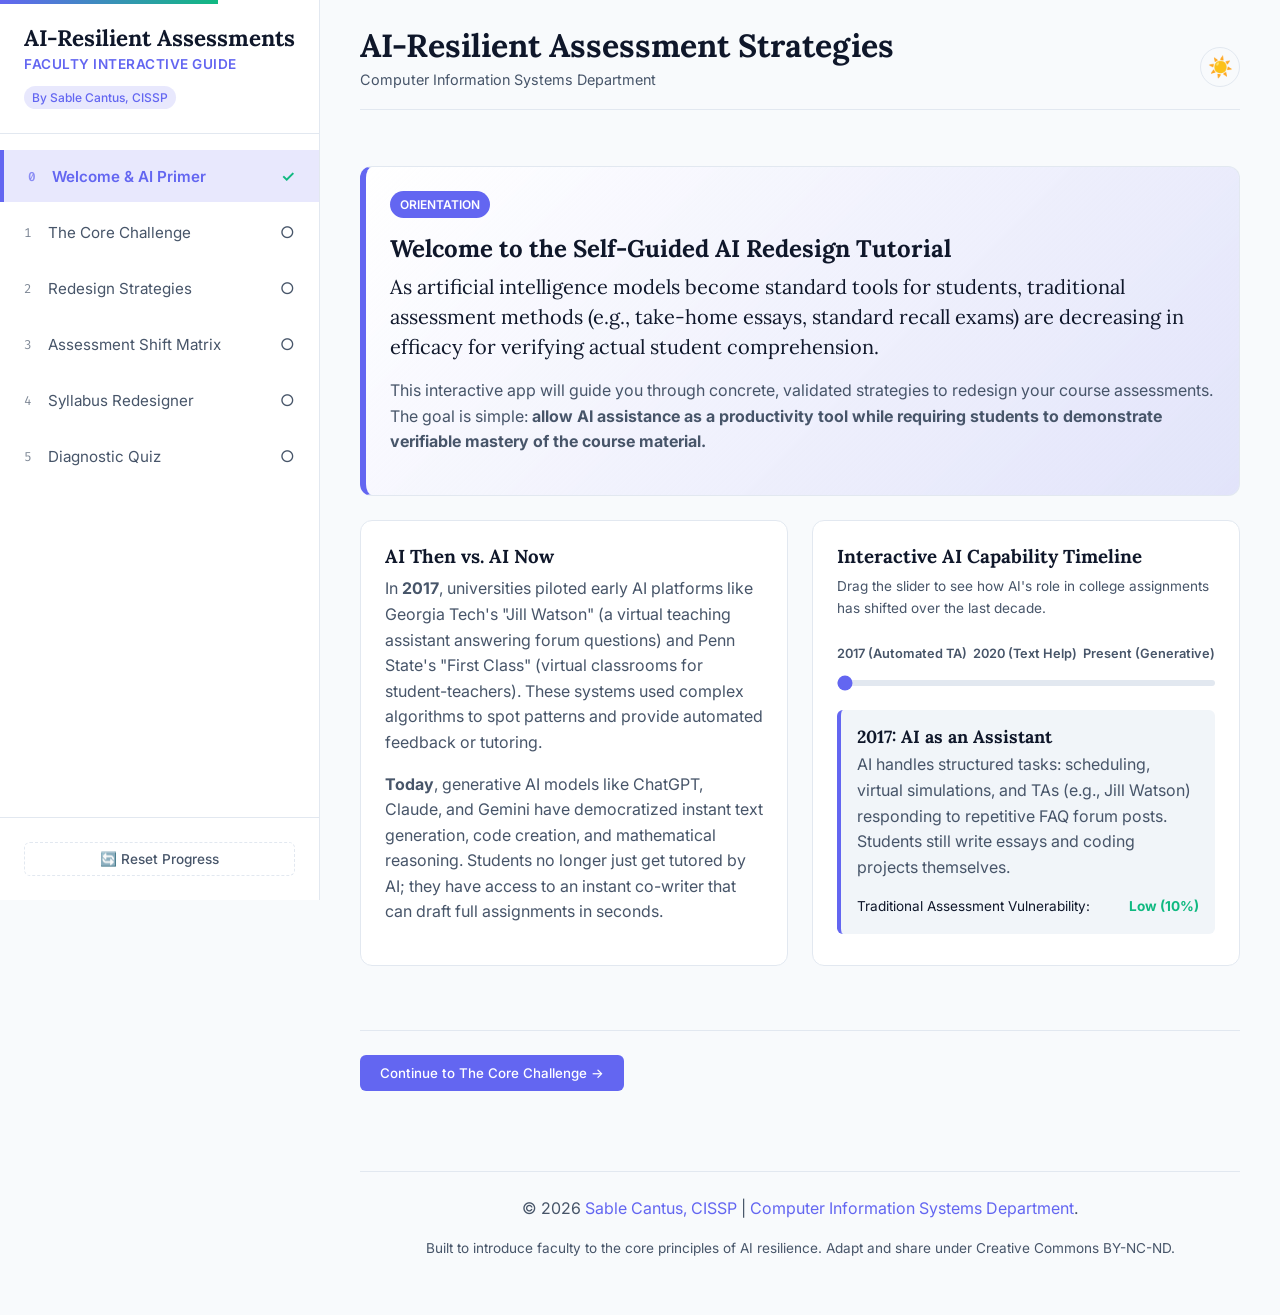
==== commit 1884395e: "updated link, added some URLs" ====
--- a/index.html
+++ b/index.html
@@ -28,7 +28,7 @@
             <div class="sidebar-header">
                 <h2>AI-Resilient Assessments</h2>
                 <p class="subtitle">Faculty Interactive Guide</p>
-                <div class="author-tag">By Sable Cantus, CISSP</div>
+                <div class="author-tag">By <a href="https://www.cantus.us/msac" target="_blank" rel="noopener noreferrer">Sable Cantus, CISSP</a></div>
             </div>
             
             <nav class="sidebar-nav">
@@ -668,7 +668,7 @@
                     <div class="completion-details">
                         <p><strong>Your Score:</strong> <span id="quiz-final-score">5/5</span></p>
                         <p><strong>Badge Issued To:</strong> CIS Faculty Member</p>
-                        <p><strong>Methodological Guide:</strong> Sable Cantus, CISSP</p>
+                        <p><strong>Methodological Guide:</strong> <a href="https://www.cantus.us/msac" target="_blank" rel="noopener noreferrer">Sable Cantus, CISSP</a></p>
                     </div>
                     <button class="btn btn-accent" id="btn-restart-quiz">Retake Quiz</button>
                     <button class="btn btn-outline" id="btn-restart-tutorial">Restart Guide</button>
@@ -681,7 +681,7 @@
 
             <!-- FOOTER -->
             <footer class="app-footer">
-                <p>© 2026 Sable Cantus, CISSP | Computer Information Systems Department.</p>
+                <p>© 2026 <a href="https://www.cantus.us/msac" target="_blank" rel="noopener noreferrer">Sable Cantus, CISSP</a> | <a href="https://www.mtsac.edu/cis" target="_blank" rel="noopener noreferrer">Computer Information Systems Department</a>.</p>
                 <p class="small-text">Built to introduce faculty to the core principles of AI resilience. Adapt and share under Creative Commons BY-NC-ND.</p>
             </footer>
         </main>
--- a/style.css
+++ b/style.css
@@ -216,6 +216,14 @@
   font-weight: 500;
 }
 
+.sidebar-header .author-tag a {
+  color: inherit;
+  text-decoration: none;
+}
+.sidebar-header .author-tag a:hover {
+  text-decoration: underline;
+}
+
 .sidebar-nav {
   flex: 1;
   padding: var(--spacing-md) 0;
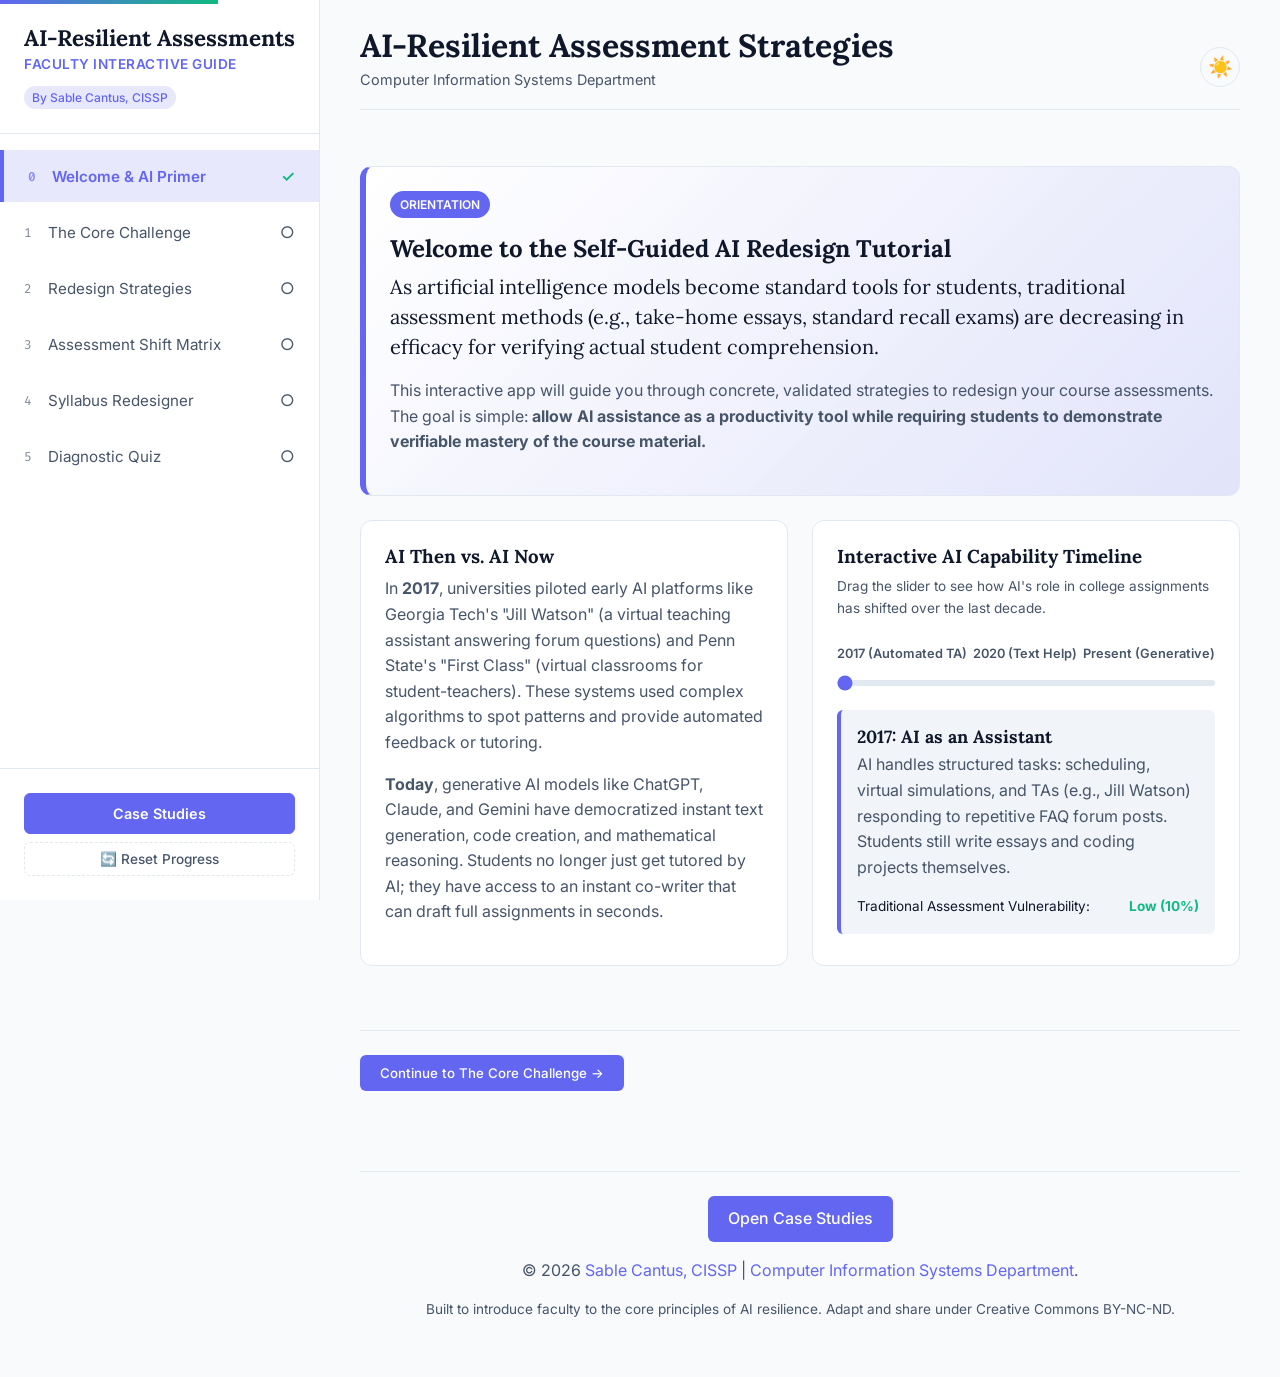
==== commit 72b19785: "Add AI-resilient case studies companion" ====
--- a/index.html
+++ b/index.html
@@ -13,7 +13,7 @@
     <link href="https://fonts.googleapis.com/css2?family=Fira+Code:wght@400;500;600&family=Inter:wght@300;400;500;600;700&family=Lora:ital,wght@0,400..700;1,400..700&display=swap" rel="stylesheet">
     
     <!-- CSS Stylesheet -->
-    <link rel="stylesheet" href="style.css">
+    <link rel="stylesheet" href="style.css?v=case-studies-3">
 </head>
 <body>
     <!-- Top Progress Scroll Bar -->
@@ -79,6 +79,9 @@
             </nav>
 
             <div class="sidebar-footer">
+                <a class="sidebar-case-link" href="case-studies.html">
+                    Case Studies
+                </a>
                 <button id="reset-progress" class="reset-progress-btn" aria-label="Reset all progress checkmarks">
                     🔄 Reset Progress
                 </button>
@@ -635,7 +638,7 @@
             <!-- DIAGNOSTIC QUIZ SECTION -->
             <section id="quiz-section" class="content-section">
                 <div class="card">
-                    <h2>Faculty Self-Diagnostic Quiz</h2>
+                    <h2>Self-Diagnostic Quiz</h2>
                     <p class="lead">Test your understanding of AI-Resilient Assessment design. Complete this quiz to obtain your completion badge!</p>
                 </div>
 
@@ -663,15 +666,37 @@
                 <!-- Completion Screen (hidden by default) -->
                 <div class="card success-card hidden" id="quiz-success-card">
                     <span class="emoji-badge">🎓</span>
-                    <h2>Assessment Redesign Certified!</h2>
-                    <p class="lead">You have successfully completed the AI-Resilient Assessment course.</p>
+                    <h2>Building AI Resilient Assessments</h2>
+                    <p class="lead">You have successfully completed the AI Resilient Assessments micro-course.</p>
+                    <div class="cert-input-wrapper">
+                        <label for="cert-user-name"><strong>Enter Your Name for the Certificate:</strong></label>
+                        <input type="text" id="cert-user-name" placeholder="Enter Your Name" value="">
+                    </div>
+
                     <div class="completion-details">
-                        <p><strong>Your Score:</strong> <span id="quiz-final-score">5/5</span></p>
-                        <p><strong>Badge Issued To:</strong> CIS Faculty Member</p>
-                        <p><strong>Methodological Guide:</strong> <a href="https://www.cantus.us/msac" target="_blank" rel="noopener noreferrer">Sable Cantus, CISSP</a></p>
-                    </div>
-                    <button class="btn btn-accent" id="btn-restart-quiz">Retake Quiz</button>
-                    <button class="btn btn-outline" id="btn-restart-tutorial">Restart Guide</button>
+                        <p><strong>Badge Issued To:</strong> <span id="quiz-badge-name">Enter Your Name</span></p>
+                        <p><strong>Awarded:</strong> <span id="quiz-cert-date">-</span></p>
+                    </div>
+                    <div class="cert-actions">
+                        <button class="btn btn-primary" id="btn-print-cert">🖨️ Print Certificate</button>
+                        <button class="btn btn-accent" id="btn-restart-quiz">Retake Quiz</button>
+                        <button class="btn btn-outline" id="btn-restart-tutorial">Restart Guide</button>
+                    </div>
+                </div>
+
+                <!-- Fail Screen (hidden by default) -->
+                <div class="card fail-card hidden" id="quiz-fail-card">
+                    <span class="emoji-badge">❌</span>
+                    <h2>Certification Not Complete</h2>
+                    <p class="lead">To earn your certification badge, you must answer all 5 questions correctly.</p>
+                    <div class="completion-details">
+                        <p><strong>Your Score:</strong> <span id="quiz-fail-score">0/5</span></p>
+                        <p><strong>Required Score:</strong> 5 / 5 (100%)</p>
+                    </div>
+                    <div class="cert-actions">
+                        <button class="btn btn-accent" id="btn-restart-quiz-fail">Retake Quiz</button>
+                        <button class="btn btn-outline" id="btn-restart-tutorial-fail">Restart Guide</button>
+                    </div>
                 </div>
 
                 <div class="section-actions">
@@ -681,6 +706,9 @@
 
             <!-- FOOTER -->
             <footer class="app-footer">
+                <p class="footer-cta">
+                    <a class="btn btn-primary" href="case-studies.html">Open Case Studies</a>
+                </p>
                 <p>© 2026 <a href="https://www.cantus.us/msac" target="_blank" rel="noopener noreferrer">Sable Cantus, CISSP</a> | <a href="https://www.mtsac.edu/cis" target="_blank" rel="noopener noreferrer">Computer Information Systems Department</a>.</p>
                 <p class="small-text">Built to introduce faculty to the core principles of AI resilience. Adapt and share under Creative Commons BY-NC-ND.</p>
             </footer>
@@ -688,6 +716,6 @@
     </div>
 
     <!-- JS Logic -->
-    <script src="app.js"></script>
+    <script src="app.js?v=case-studies-3"></script>
 </body>
 </html>
--- a/style.css
+++ b/style.css
@@ -284,6 +284,32 @@
 .sidebar-footer {
   padding: var(--spacing-lg);
   border-top: 1px solid var(--border-color);
+  display: flex;
+  flex-direction: column;
+  gap: var(--spacing-sm);
+}
+
+.sidebar-case-link {
+  width: 100%;
+  padding: var(--spacing-sm) var(--spacing-md);
+  border-radius: var(--radius-sm);
+  background-color: var(--brand-color);
+  color: white;
+  font-family: var(--font-body);
+  font-size: 0.9rem;
+  font-weight: 600;
+  border: 1px solid var(--brand-color);
+  display: flex;
+  justify-content: center;
+  align-items: center;
+  transition: background-color var(--transition-fast), box-shadow var(--transition-fast);
+}
+
+.sidebar-case-link:hover {
+  background-color: var(--brand-hover);
+  color: white;
+  text-decoration: none;
+  box-shadow: 0 4px 12px rgba(99, 102, 241, 0.25);
 }
 
 .reset-progress-btn {
@@ -1184,6 +1210,18 @@
   background: linear-gradient(135deg, var(--card-bg) 0%, var(--success-muted) 100%);
 }
 
+.fail-card {
+  max-width: 600px;
+  margin: var(--spacing-xl) auto;
+  text-align: center;
+  display: flex;
+  flex-direction: column;
+  align-items: center;
+  gap: var(--spacing-md);
+  border: 2px solid var(--danger-color);
+  background: linear-gradient(135deg, var(--card-bg) 0%, var(--danger-muted) 100%);
+}
+
 .emoji-badge {
   font-size: 4rem;
   line-height: 1;
@@ -1207,11 +1245,242 @@
   justify-content: space-between;
 }
 
+.cert-input-wrapper {
+  width: 100%;
+  max-width: 400px;
+  display: flex;
+  flex-direction: column;
+  gap: var(--spacing-xs);
+  text-align: left;
+  margin-bottom: var(--spacing-sm);
+}
+
+.cert-input-wrapper input {
+  padding: 10px;
+  border-radius: var(--radius-sm);
+  border: 1px solid var(--border-color);
+  background-color: var(--bg-primary);
+  color: var(--text-primary);
+  font-family: var(--font-body);
+  outline: none;
+  font-size: 1rem;
+  text-align: center;
+  transition: border-color var(--transition-fast);
+}
+
+.cert-input-wrapper input:focus {
+  border-color: var(--success-color);
+}
+
 .app-footer {
   text-align: center;
   padding-top: var(--spacing-lg);
   border-top: 1px solid var(--border-color);
   margin-top: var(--spacing-xl);
+}
+
+.footer-cta {
+  margin-bottom: var(--spacing-md);
+}
+
+/* ==========================================================================
+   CASE STUDIES COMPANION APP
+   ========================================================================== */
+.case-page {
+  min-height: 100vh;
+}
+
+.case-study-app {
+  width: min(1180px, calc(100% - 32px));
+  margin: 0 auto;
+  padding: var(--spacing-xl) 0;
+  display: flex;
+  flex-direction: column;
+  gap: var(--spacing-xl);
+}
+
+.case-topbar {
+  min-height: var(--header-height);
+  display: grid;
+  grid-template-columns: auto 1fr auto;
+  align-items: center;
+  gap: var(--spacing-lg);
+  border-bottom: 1px solid var(--border-color);
+  padding-bottom: var(--spacing-md);
+}
+
+.case-topbar-title h1 {
+  font-size: 2rem;
+  margin-bottom: 2px;
+}
+
+.case-hero {
+  margin-bottom: 0;
+}
+
+.case-shell {
+  display: flex;
+  flex-direction: column;
+  gap: var(--spacing-lg);
+}
+
+.case-picker {
+  display: flex;
+  flex-wrap: wrap;
+  border-bottom: 2px solid var(--border-color);
+  gap: var(--spacing-xs);
+  overflow: visible;
+}
+
+.case-nav-btn {
+  display: inline-flex;
+  gap: var(--spacing-sm);
+  align-items: center;
+  padding: var(--spacing-md) var(--spacing-lg);
+  border: none;
+  border-bottom: 3px solid transparent;
+  border-radius: 0;
+  background-color: transparent;
+  color: var(--text-secondary);
+  text-align: left;
+  cursor: pointer;
+  white-space: nowrap;
+  margin-bottom: -2px;
+  transition: color var(--transition-fast), border-bottom var(--transition-fast);
+}
+
+.case-nav-btn:hover,
+.case-nav-btn.active {
+  color: var(--brand-color);
+  border-bottom-color: var(--brand-color);
+}
+
+.case-nav-btn .num {
+  width: 28px;
+  height: 28px;
+  border-radius: 50%;
+  display: inline-flex;
+  align-items: center;
+  justify-content: center;
+  background-color: var(--input-bg);
+  color: var(--brand-color);
+  font-weight: 700;
+}
+
+.case-nav-btn small {
+  display: block;
+  color: var(--text-secondary);
+  font-size: 0.78rem;
+  margin-top: 2px;
+}
+
+.case-stage {
+  min-width: 0;
+}
+
+.case-study-panel {
+  display: none;
+  flex-direction: column;
+  gap: var(--spacing-lg);
+  animation: fadeIn 0.3s ease forwards;
+}
+
+.case-study-panel.active {
+  display: flex;
+}
+
+.case-heading {
+  background-color: var(--card-bg);
+  border: 1px solid var(--border-color);
+  border-radius: var(--radius-md);
+  padding: var(--spacing-lg);
+  box-shadow: var(--shadow);
+}
+
+.case-toggle-bar {
+  display: flex;
+  gap: var(--spacing-sm);
+  flex-wrap: wrap;
+}
+
+.case-version {
+  display: none;
+}
+
+.case-version.active {
+  display: block;
+  animation: fadeIn 0.25s ease forwards;
+}
+
+.case-version .matrix-cell {
+  min-height: 220px;
+  padding: var(--spacing-lg);
+}
+
+.case-version ul {
+  padding-left: 1.25rem;
+  color: var(--text-secondary);
+}
+
+.case-version li {
+  margin-bottom: var(--spacing-xs);
+}
+
+.case-activity-grid {
+  display: grid;
+  grid-template-columns: repeat(2, minmax(0, 1fr));
+  gap: var(--spacing-lg);
+}
+
+.case-meter-bar {
+  width: 0%;
+  height: 100%;
+  border-radius: 10px;
+  background-color: var(--danger-color);
+  transition: width 0.3s ease, background-color 0.3s ease;
+}
+
+.case-copy-box {
+  max-height: none;
+}
+
+.case-copy-box code {
+  word-break: normal;
+}
+
+.case-study-panel details {
+  background-color: var(--input-bg);
+  border: 1px solid var(--border-color);
+  border-radius: var(--radius-sm);
+  padding: var(--spacing-sm) var(--spacing-md);
+}
+
+.case-study-panel summary {
+  cursor: pointer;
+  font-weight: 600;
+  color: var(--text-primary);
+}
+
+.case-study-panel details p {
+  margin-top: var(--spacing-sm);
+  margin-bottom: 0;
+}
+
+.audit-chip {
+  font: inherit;
+  color: var(--brand-color);
+  background-color: var(--brand-muted);
+  border: 1px dashed var(--brand-color);
+  border-radius: var(--radius-sm);
+  padding: 2px 5px;
+  cursor: pointer;
+}
+
+.audit-chip:hover,
+.audit-chip.correct-pick {
+  background-color: var(--success-muted);
+  color: var(--success-color);
+  border-color: var(--success-color);
 }
 
 /* ==========================================================================
@@ -1228,6 +1497,9 @@
     transform: rotate(90deg);
     margin: var(--spacing-sm) 0;
   }
+  .case-activity-grid {
+    grid-template-columns: 1fr;
+  }
 }
 
 @media (max-width: 768px) {
@@ -1251,4 +1523,77 @@
   .header-title-wrapper h1 {
     font-size: 1.5rem;
   }
-}
+
+  .case-study-app {
+    width: min(100% - 24px, 1180px);
+    padding: var(--spacing-md) 0;
+  }
+
+  .case-topbar {
+    grid-template-columns: 1fr auto;
+  }
+
+  .case-topbar > .btn {
+    grid-column: 1 / -1;
+    justify-self: start;
+  }
+
+  .case-topbar-title h1 {
+    font-size: 1.5rem;
+  }
+
+  .case-toggle-bar .btn {
+    flex: 1 1 180px;
+  }
+}
+
+.cert-actions {
+  display: flex;
+  justify-content: center;
+  flex-wrap: wrap;
+  gap: var(--spacing-sm);
+  margin-top: var(--spacing-md);
+}
+
+@media print {
+  /* Hide all elements on the page */
+  body * {
+    visibility: hidden;
+  }
+  
+  /* Show only the success card certificate and its contents */
+  #quiz-success-card,
+  #quiz-success-card * {
+    visibility: visible;
+  }
+  
+  #quiz-success-card {
+    position: absolute;
+    left: 50%;
+    top: 50%;
+    transform: translate(-50%, -50%) !important;
+    width: 650px;
+    max-width: 100%;
+    border: 2px solid var(--success-color) !important;
+    background: #ffffff !important;
+    color: #000000 !important;
+    box-shadow: none !important;
+    padding: 40px !important;
+    border-radius: var(--radius-md) !important;
+    margin: 0 !important;
+  }
+
+  /* Force background colors to print */
+  .completion-details {
+    background-color: #f8fafc !important;
+    border: 1px solid #e2e8f0 !important;
+    -webkit-print-color-adjust: exact;
+    print-color-adjust: exact;
+  }
+
+  /* Hide print buttons and inputs on the printed output */
+  .cert-input-wrapper,
+  .cert-actions {
+    display: none !important;
+  }
+}
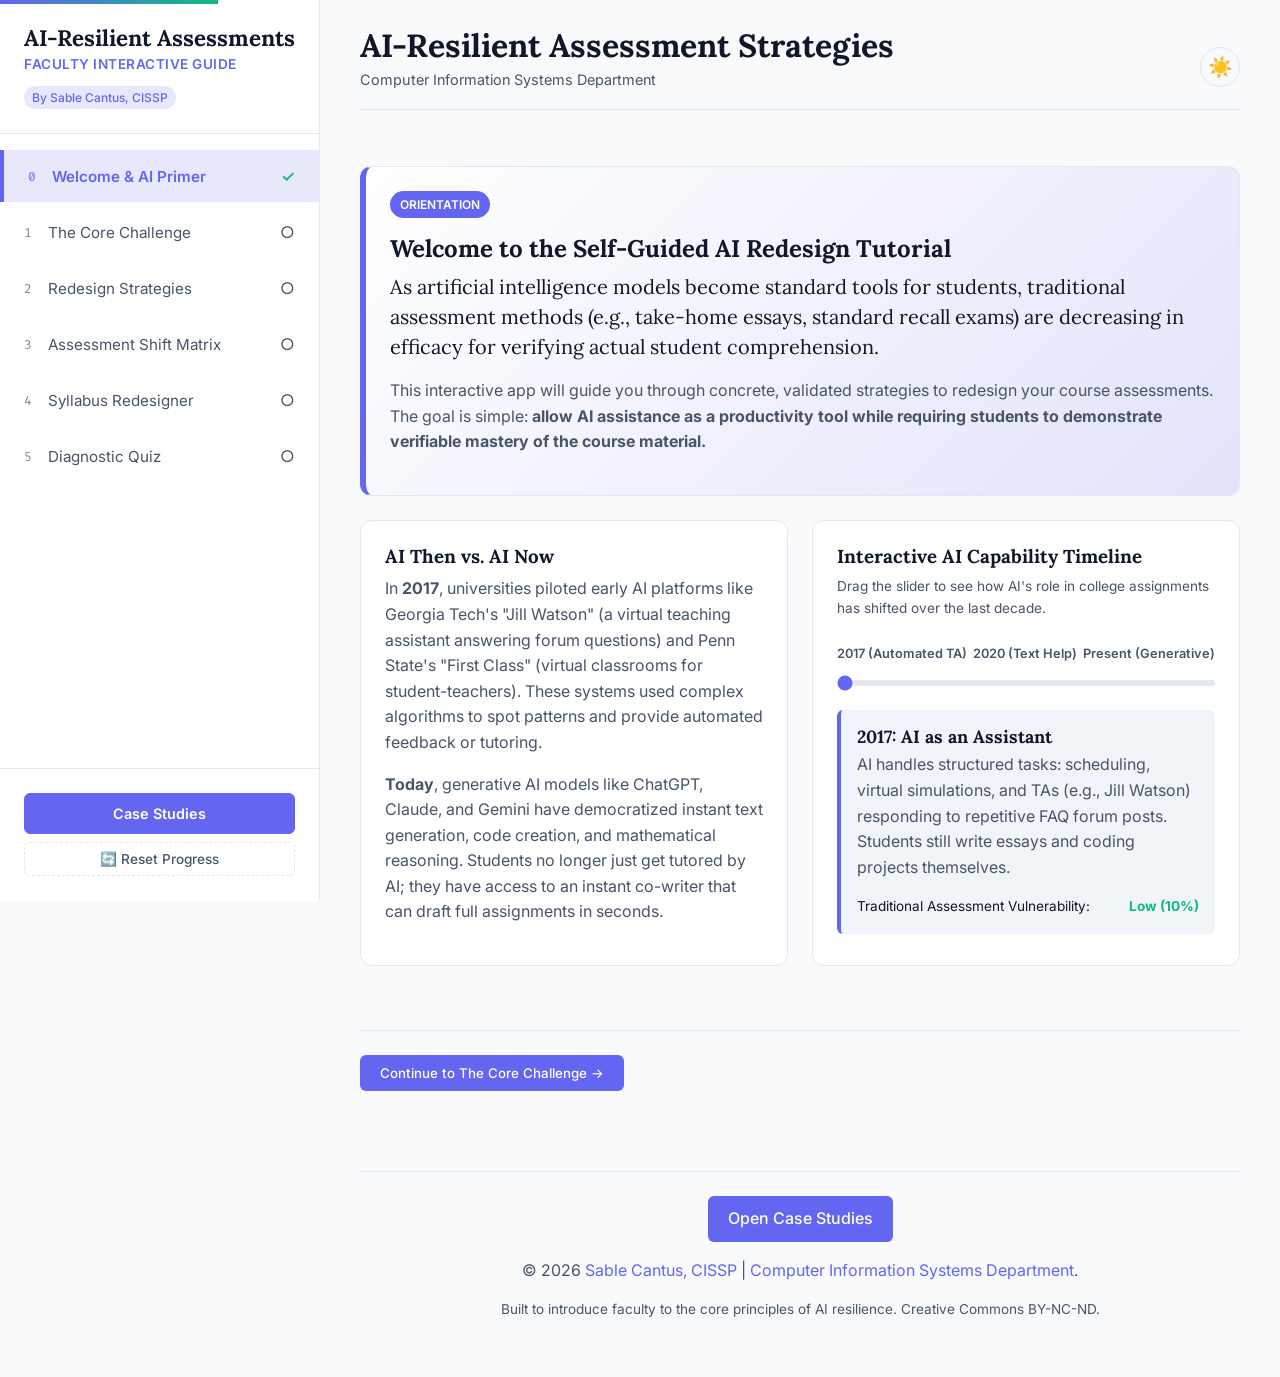
==== commit 024ca5ab: "Update license footer" ====
--- a/index.html
+++ b/index.html
@@ -710,7 +710,7 @@
                     <a class="btn btn-primary" href="case-studies.html">Open Case Studies</a>
                 </p>
                 <p>© 2026 <a href="https://www.cantus.us/msac" target="_blank" rel="noopener noreferrer">Sable Cantus, CISSP</a> | <a href="https://www.mtsac.edu/cis" target="_blank" rel="noopener noreferrer">Computer Information Systems Department</a>.</p>
-                <p class="small-text">Built to introduce faculty to the core principles of AI resilience. Adapt and share under Creative Commons BY-NC-ND.</p>
+                <p class="small-text">Built to introduce faculty to the core principles of AI resilience. Creative Commons BY-NC-ND.</p>
             </footer>
         </main>
     </div>
